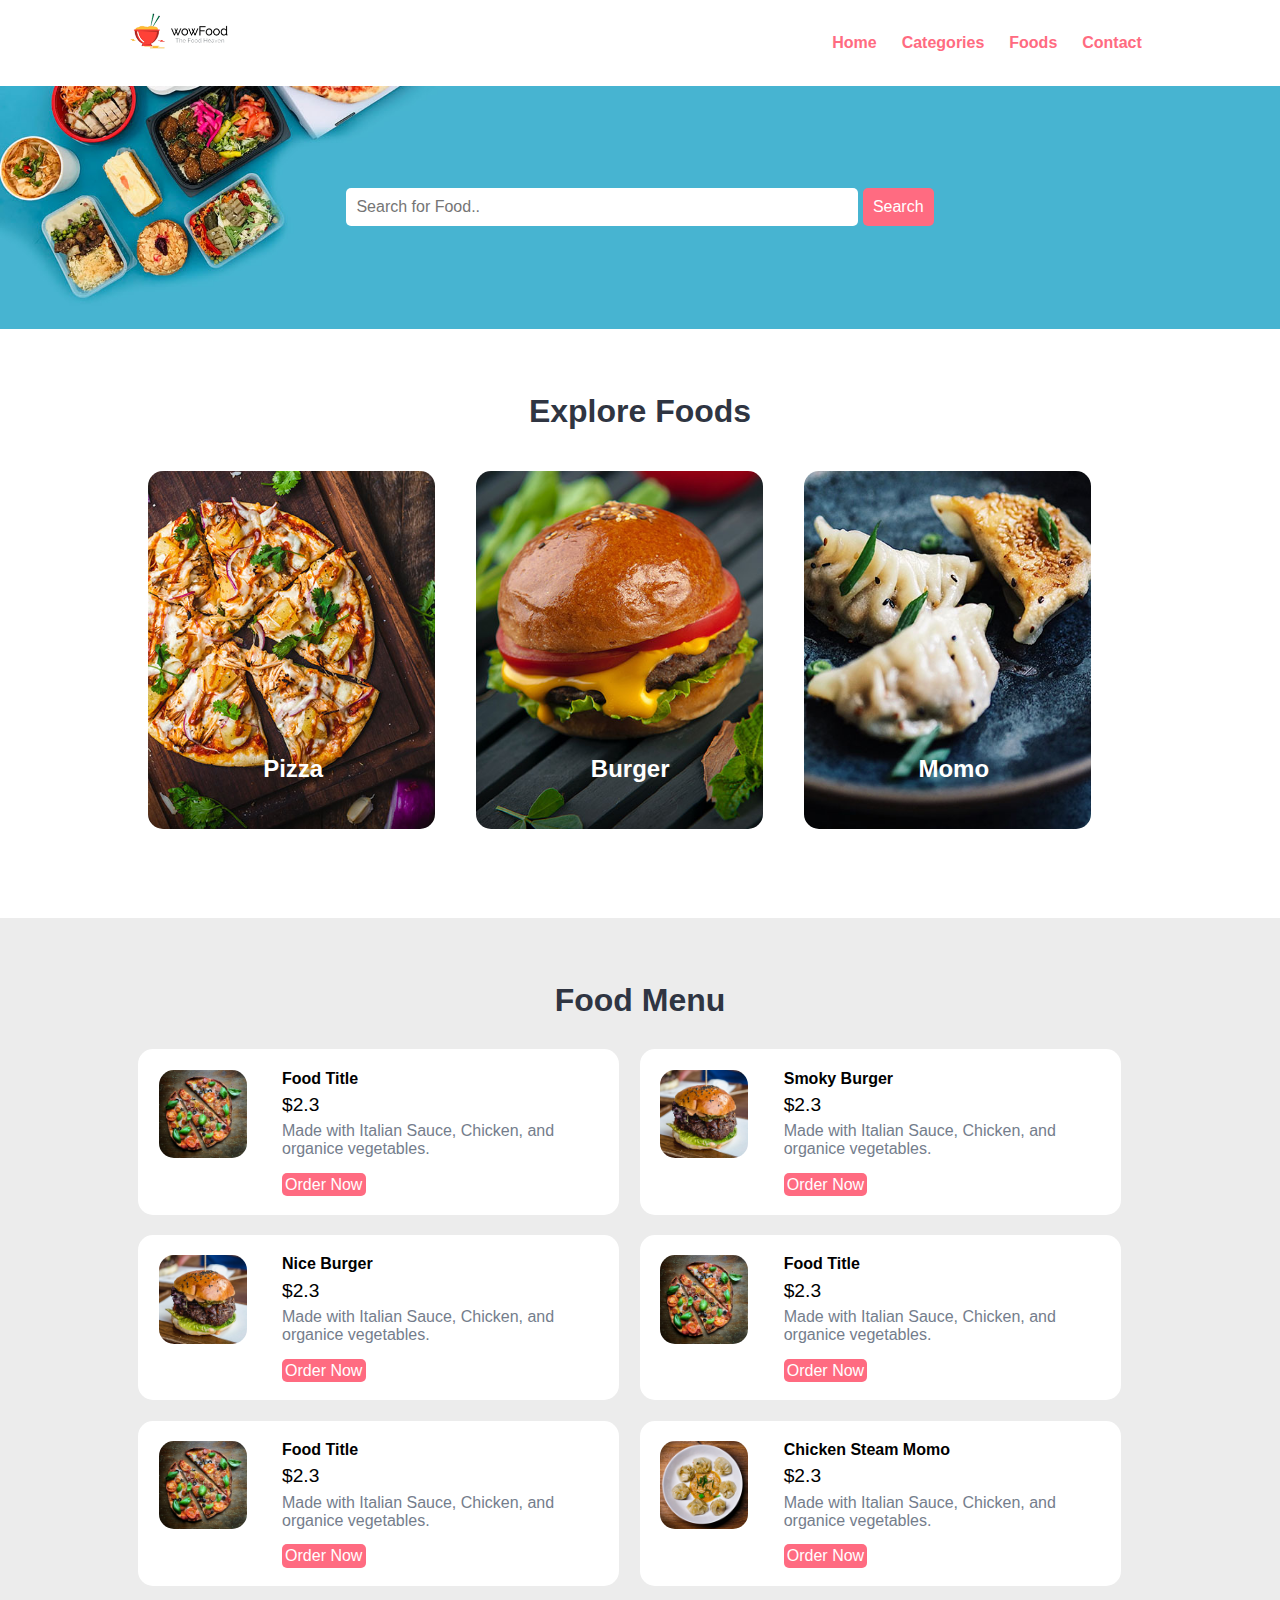
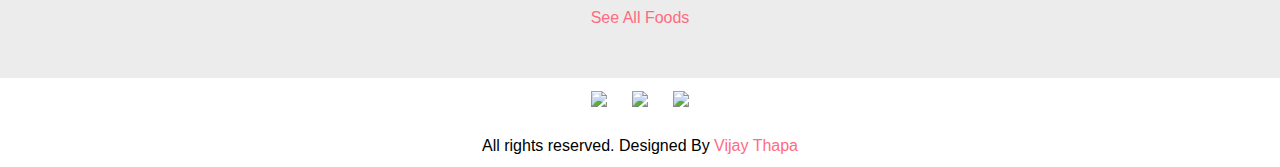
==== index.html @ 93fcf7a5 "initial" ====
<!DOCTYPE html>
<html lang="en">
<head>
    <meta charset="UTF-8">
    <!-- Important to make website responsive -->
    <meta name="viewport" content="width=device-width, initial-scale=1.0">
    <title>Restaurant Website</title>

    <!-- Link our CSS file -->
    <link rel="stylesheet" href="css/style.css">
</head>

<body>
    <!-- Navbar Section Starts Here -->
    <section class="navbar">
        <div class="container">
            <div class="logo">
                <a href="#" title="Logo">
                    <img src="images/logo.png" alt="Restaurant Logo" class="img-responsive">
                </a>
            </div>

            <div class="menu text-right">
                <ul>
                    <li>
                        <a href="index.html">Home</a>
                    </li>
                    <li>
                        <a href="categories.html">Categories</a>
                    </li>
                    <li>
                        <a href="foods.html">Foods</a>
                    </li>
                    <li>
                        <a href="#">Contact</a>
                    </li>
                </ul>
            </div>

            <div class="clearfix"></div>
        </div>
    </section>
    <!-- Navbar Section Ends Here -->

    <!-- fOOD sEARCH Section Starts Here -->
    <section class="food-search text-center">
        <div class="container">
            
            <form action="food-search.html" method="POST">
                <input type="search" name="search" placeholder="Search for Food.." required>
                <input type="submit" name="submit" value="Search" class="btn btn-primary">
            </form>

        </div>
    </section>
    <!-- fOOD sEARCH Section Ends Here -->

    <!-- CAtegories Section Starts Here -->
    <section class="categories">
        <div class="container">
            <h2 class="text-center">Explore Foods</h2>

            <a href="category-foods.html">
            <div class="box-3 float-container">
                <img src="images/pizza.jpg" alt="Pizza" class="img-responsive img-curve">

                <h3 class="float-text text-white">Pizza</h3>
            </div>
            </a>

            <a href="#">
            <div class="box-3 float-container">
                <img src="images/burger.jpg" alt="Burger" class="img-responsive img-curve">

                <h3 class="float-text text-white">Burger</h3>
            </div>
            </a>

            <a href="#">
            <div class="box-3 float-container">
                <img src="images/momo.jpg" alt="Momo" class="img-responsive img-curve">

                <h3 class="float-text text-white">Momo</h3>
            </div>
            </a>

            <div class="clearfix"></div>
        </div>
    </section>
    <!-- Categories Section Ends Here -->

    <!-- fOOD MEnu Section Starts Here -->
    <section class="food-menu">
        <div class="container">
            <h2 class="text-center">Food Menu</h2>

            <div class="food-menu-box">
                <div class="food-menu-img">
                    <img src="images/menu-pizza.jpg" alt="Chicke Hawain Pizza" class="img-responsive img-curve">
                </div>

                <div class="food-menu-desc">
                    <h4>Food Title</h4>
                    <p class="food-price">$2.3</p>
                    <p class="food-detail">
                        Made with Italian Sauce, Chicken, and organice vegetables.
                    </p>
                    <br>

                    <a href="order.html" class="btn btn-primary">Order Now</a>
                </div>
            </div>

            <div class="food-menu-box">
                <div class="food-menu-img">
                    <img src="images/menu-burger.jpg" alt="Chicke Hawain Pizza" class="img-responsive img-curve">
                </div>

                <div class="food-menu-desc">
                    <h4>Smoky Burger</h4>
                    <p class="food-price">$2.3</p>
                    <p class="food-detail">
                        Made with Italian Sauce, Chicken, and organice vegetables.
                    </p>
                    <br>

                    <a href="#" class="btn btn-primary">Order Now</a>
                </div>
            </div>

            <div class="food-menu-box">
                <div class="food-menu-img">
                    <img src="images/menu-burger.jpg" alt="Chicke Hawain Burger" class="img-responsive img-curve">
                </div>

                <div class="food-menu-desc">
                    <h4>Nice Burger</h4>
                    <p class="food-price">$2.3</p>
                    <p class="food-detail">
                        Made with Italian Sauce, Chicken, and organice vegetables.
                    </p>
                    <br>

                    <a href="#" class="btn btn-primary">Order Now</a>
                </div>
            </div>

            <div class="food-menu-box">
                <div class="food-menu-img">
                    <img src="images/menu-pizza.jpg" alt="Chicke Hawain Pizza" class="img-responsive img-curve">
                </div>

                <div class="food-menu-desc">
                    <h4>Food Title</h4>
                    <p class="food-price">$2.3</p>
                    <p class="food-detail">
                        Made with Italian Sauce, Chicken, and organice vegetables.
                    </p>
                    <br>

                    <a href="#" class="btn btn-primary">Order Now</a>
                </div>
            </div>

            <div class="food-menu-box">
                <div class="food-menu-img">
                    <img src="images/menu-pizza.jpg" alt="Chicke Hawain Pizza" class="img-responsive img-curve">
                </div>

                <div class="food-menu-desc">
                    <h4>Food Title</h4>
                    <p class="food-price">$2.3</p>
                    <p class="food-detail">
                        Made with Italian Sauce, Chicken, and organice vegetables.
                    </p>
                    <br>

                    <a href="#" class="btn btn-primary">Order Now</a>
                </div>
            </div>

            <div class="food-menu-box">
                <div class="food-menu-img">
                    <img src="images/menu-momo.jpg" alt="Chicke Hawain Momo" class="img-responsive img-curve">
                </div>

                <div class="food-menu-desc">
                    <h4>Chicken Steam Momo</h4>
                    <p class="food-price">$2.3</p>
                    <p class="food-detail">
                        Made with Italian Sauce, Chicken, and organice vegetables.
                    </p>
                    <br>

                    <a href="#" class="btn btn-primary">Order Now</a>
                </div>
            </div>


            <div class="clearfix"></div>

            

        </div>

        <p class="text-center">
            <a href="#">See All Foods</a>
        </p>
    </section>
    <!-- fOOD Menu Section Ends Here -->

    <!-- social Section Starts Here -->
    <section class="social">
        <div class="container text-center">
            <ul>
                <li>
                    <a href="#"><img src="https://img.icons8.com/fluent/50/000000/facebook-new.png"/></a>
                </li>
                <li>
                    <a href="#"><img src="https://img.icons8.com/fluent/48/000000/instagram-new.png"/></a>
                </li>
                <li>
                    <a href="#"><img src="https://img.icons8.com/fluent/48/000000/twitter.png"/></a>
                </li>
            </ul>
        </div>
    </section>
    <!-- social Section Ends Here -->

    <!-- footer Section Starts Here -->
    <section class="footer">
        <div class="container text-center">
            <p>All rights reserved. Designed By <a href="#">Vijay Thapa</a></p>
        </div>
    </section>
    <!-- footer Section Ends Here -->

</body>
</html>
---- css/style.css ----
/* 
    Author: Vijay Thapa;
    Theme: Restaurant Food Order;
    version: 1.0;
*/

/* CSS for All */
*{
    margin: 0 0;
    padding: 0 0;
    font-family: Arial, Helvetica, sans-serif;
}
.container{
    width: 80%;
    margin: 0 auto;
    padding: 1%;
}
.img-responsive{
    width: 100%;
}
.img-curve{
    border-radius: 15px;
}

.text-right{
    text-align: right;
}
.text-center{
    text-align: center;
}
.text-left{
    text-align: left;
}
.text-white{
    color: white;
}

.clearfix{
    clear: both;
    float: none;
}

a{
    color: #ff6b81;
    text-decoration: none;
}
a:hover{
    color: #ff4757;
}

.btn{
    padding: 1%;
    border: none;
    font-size: 1rem;
    border-radius: 5px;
}
.btn-primary{
    background-color: #ff6b81;
    color: white;
    cursor: pointer;
}
.btn-primary:hover{
    color: white;
    background-color: #ff4757;
}
h2{
    color: #2f3542;
    font-size: 2rem;
    margin-bottom: 2%;
}
h3{
    font-size: 1.5rem;
}
.float-container{
    position: relative;
}
.float-text{
    position: absolute;
    bottom: 50px;
    left: 40%;
}
fieldset{
    border: 1px solid white;
    margin: 5%;
    padding: 3%;
    border-radius: 5px;
}


/* CSSS for navbar section */

.logo{
    width: 10%;
    float: left;
}
.menu{
    line-height: 60px;
}
.menu ul{
    list-style-type: none;
}

.menu ul li{
    display: inline;
    padding: 1%;
    font-weight: bold;
}


/* CSS for Food SEarch Section */

.food-search{
    background-image: url(../images/bg.jpg);
    background-size: cover;
    background-repeat: no-repeat;
    background-position: center;
    padding: 7% 0;
}

.food-search input[type="search"]{
    width: 50%;
    padding: 1%;
    font-size: 1rem;
    border: none;
    border-radius: 5px;
}


/* CSS for Categories */
.categories{
    padding: 4% 0;
}

.box-3{
    width: 28%;
    float: left;
    margin: 2%;
}


/* CSS for Food Menu */
.food-menu{
    background-color: #ececec;
    padding: 4% 0;
}
.food-menu-box{
    width: 43%;
    margin: 1%;
    padding: 2%;
    float: left;
    background-color: white;
    border-radius: 15px;
}

.food-menu-img{
    width: 20%;
    float: left;
}

.food-menu-desc{
    width: 70%;
    float: left;
    margin-left: 8%;
}

.food-price{
    font-size: 1.2rem;
    margin: 2% 0;
}
.food-detail{
    font-size: 1rem;
    color: #747d8c;
}


/* CSS for Social */
.social ul{
    list-style-type: none;
}
.social ul li{
    display: inline;
    padding: 1%;
}

/* for Order Section */
.order{
    width: 50%;
    margin: 0 auto;
}
.input-responsive{
    width: 96%;
    padding: 1%;
    margin-bottom: 3%;
    border: none;
    border-radius: 5px;
    font-size: 1rem;
}
.order-label{
    margin-bottom: 1%; 
    font-weight: bold;
}



/* CSS for Mobile Size or Smaller Screen */

@media only screen and (max-width:768px){
    .logo{
        width: 80%;
        float: none;
        margin: 1% auto;
    }

    .menu ul{
        text-align: center;
    }

    .food-search input[type="search"]{
        width: 90%;
        padding: 2%;
        margin-bottom: 3%;
    }

    .btn{
        width: 91%;
        padding: 2%;
    }

    .food-search{
        padding: 10% 0;
    }

    .categories{
        padding: 20% 0;
    }
    h2{
        margin-bottom: 10%;
    }
    .box-3{
        width: 100%;
        margin: 4% auto;
    }

    .food-menu{
        padding: 20% 0;
    }

    .food-menu-box{
        width: 90%;
        padding: 5%;
        margin-bottom: 5%;
    }
    .social{
        padding: 5% 0;
    }
    .order{
        width: 100%;
    }
}
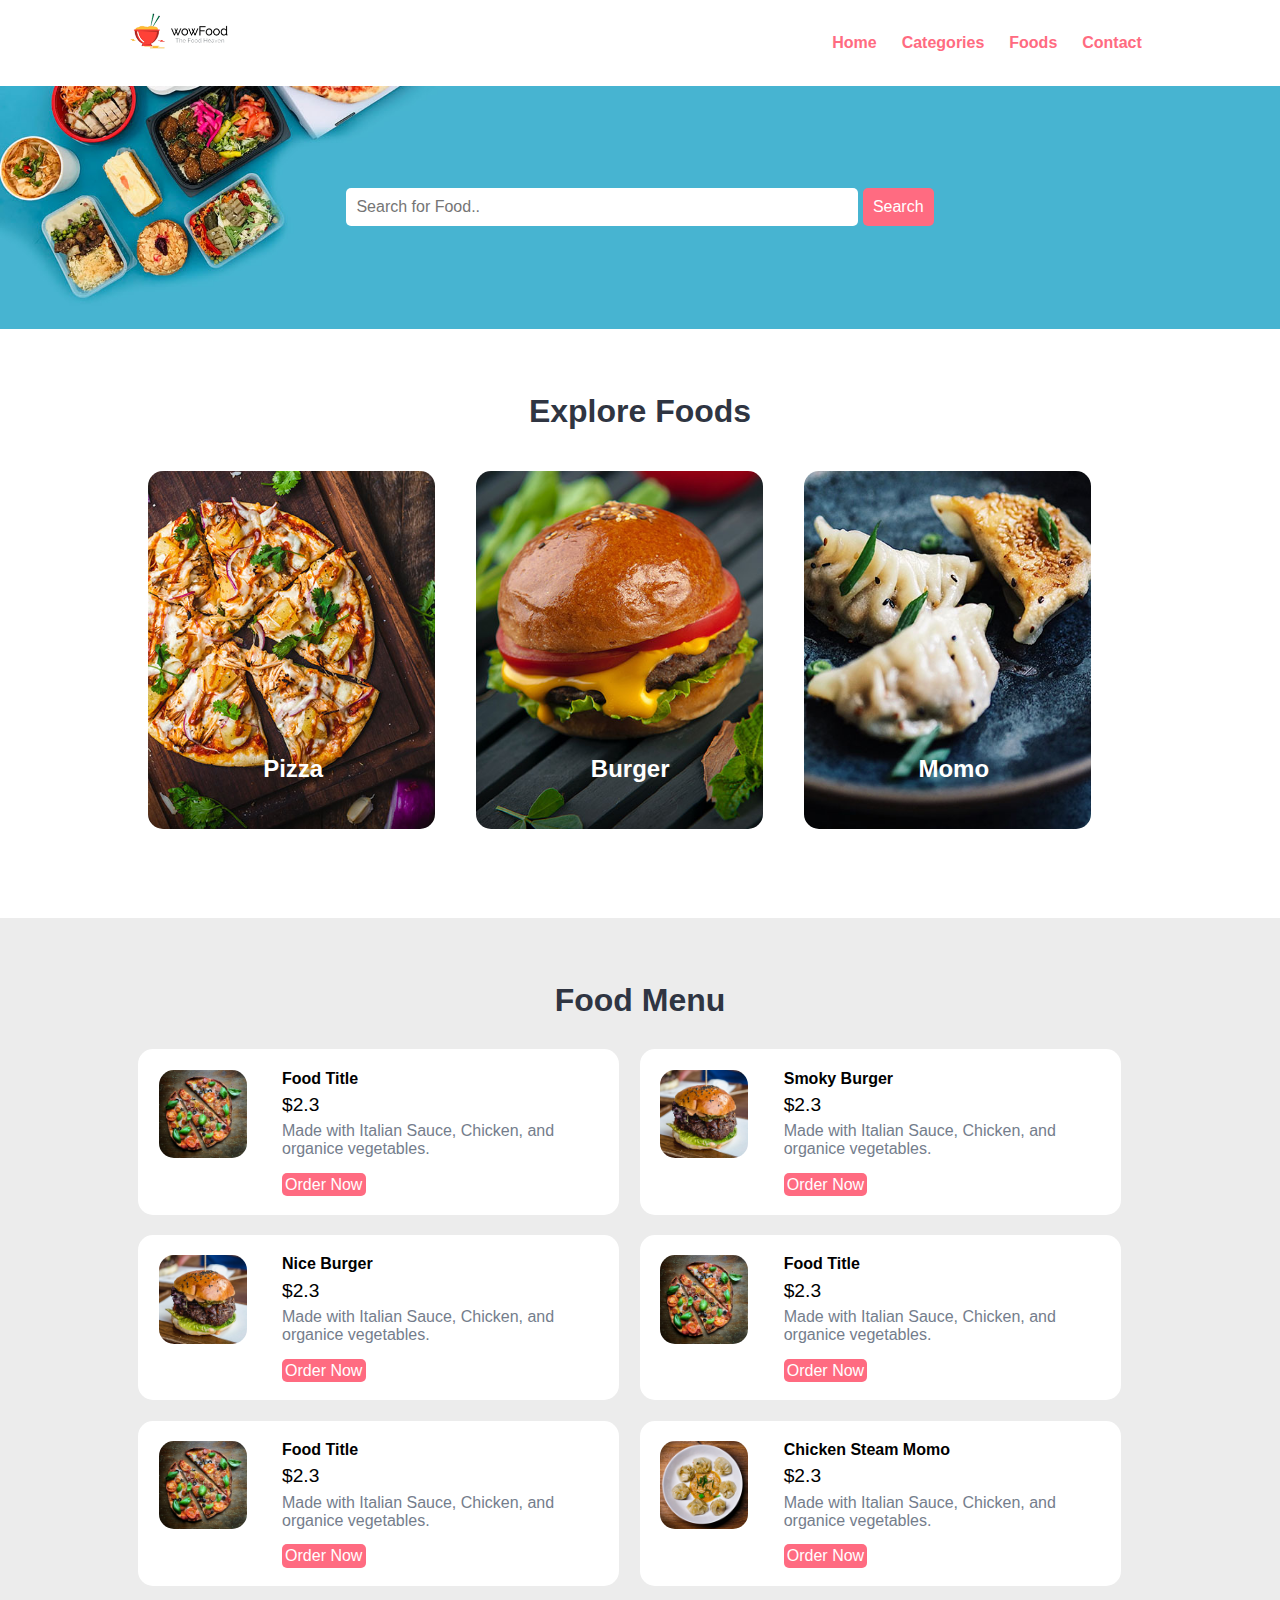
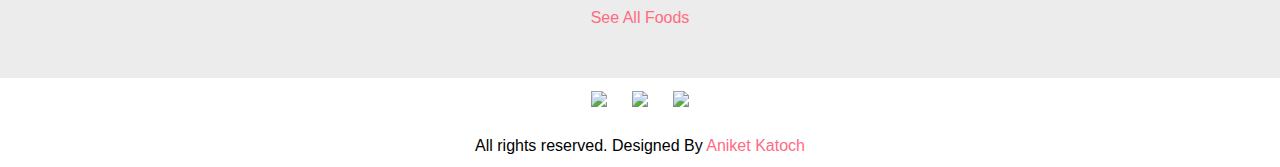
==== commit 285bbed4: "Update index.html" ====
--- a/index.html
+++ b/index.html
@@ -230,10 +230,10 @@
     <!-- footer Section Starts Here -->
     <section class="footer">
         <div class="container text-center">
-            <p>All rights reserved. Designed By <a href="#">Vijay Thapa</a></p>
+            <p>All rights reserved. Designed By <a href="#">Aniket Katoch</a></p>
         </div>
     </section>
     <!-- footer Section Ends Here -->
 
 </body>
-</html>+</html>
--- a/css/style.css
+++ b/css/style.css
@@ -1,5 +1,5 @@
 /* 
-    Author: Vijay Thapa;
+    Author: Aniket Katoch;
     Theme: Restaurant Food Order;
     version: 1.0;
 */
